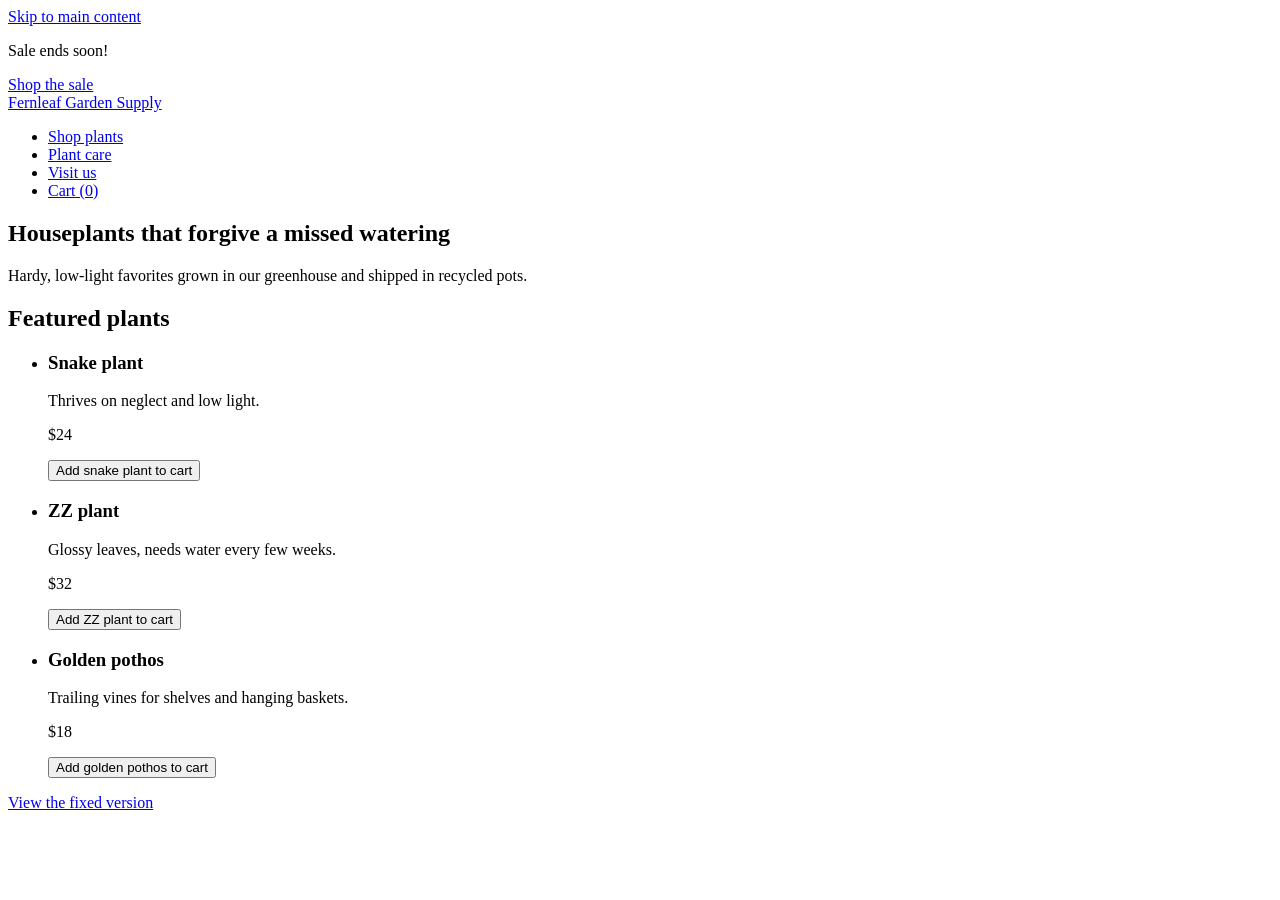
==== index.html @ e6d1ef44 "Add files via upload" ====
<!DOCTYPE html>
<html lang="en">
<head>
  <meta charset="utf-8">
  <meta name="viewport" content="width=device-width, initial-scale=1">
  <link rel="preconnect" href="https://fonts.googleapis.com">
  <link rel="preconnect" href="https://fonts.gstatic.com" crossorigin>
  <link href="https://fonts.googleapis.com/css2?family=Atkinson+Hyperlegible:wght@400;700&family=Bricolage+Grotesque:wght@700;800&display=swap" rel="stylesheet">
  <link rel="stylesheet" href="css/styles.css">
  <title>Fernleaf Garden Supply – Blinking banner (inaccessible)</title>
</head>
<body>
  <a class="skip-link" href="#main">Skip to main content</a>

  <!-- INACCESSIBLE: blinking text inside an assertive live region.
       js/blink.js re-inserts the text every blink, so screen readers
       re-announce it and interrupt the user each time. -->
  <div class="promo" role="alert" aria-live="assertive">
    <p class="promo-text" id="promo-text">Sale ends soon!</p>
    <a class="promo-link" href="#main">Shop the sale</a>
  </div>

  <header class="site-header">
    <div class="header-inner">
      <a class="logo" href="#">Fernleaf Garden Supply</a>
      <nav class="site-nav" aria-label="Main">
        <ul>
          <li><a href="#main">Shop plants</a></li>
          <li><a href="#main">Plant care</a></li>
          <li><a href="#main">Visit us</a></li>
          <li><a href="#main">Cart (0)</a></li>
        </ul>
      </nav>
    </div>
  </header>

  <main id="main">
    <section class="intro">
      <h1>Houseplants that forgive a missed watering</h1>
      <p>Hardy, low-light favorites grown in our greenhouse and shipped in recycled pots.</p>
    </section>

    <section aria-labelledby="featured-heading">
      <h2 id="featured-heading">Featured plants</h2>
      <ul class="products">
        <li class="product">
          <h3>Snake plant</h3>
          <p>Thrives on neglect and low light.</p>
          <p class="price">$24</p>
          <button class="btn" type="button">Add snake plant to cart</button>
        </li>
        <li class="product">
          <h3>ZZ plant</h3>
          <p>Glossy leaves, needs water every few weeks.</p>
          <p class="price">$32</p>
          <button class="btn" type="button">Add ZZ plant to cart</button>
        </li>
        <li class="product">
          <h3>Golden pothos</h3>
          <p>Trailing vines for shelves and hanging baskets.</p>
          <p class="price">$18</p>
          <button class="btn" type="button">Add golden pothos to cart</button>
        </li>
      </ul>
    </section>
  </main>

  <footer class="site-footer">
    <p><a href="fixed.html">View the fixed version</a></p>
  </footer>

  <script src="js/blink.js"></script>
</body>
</html>
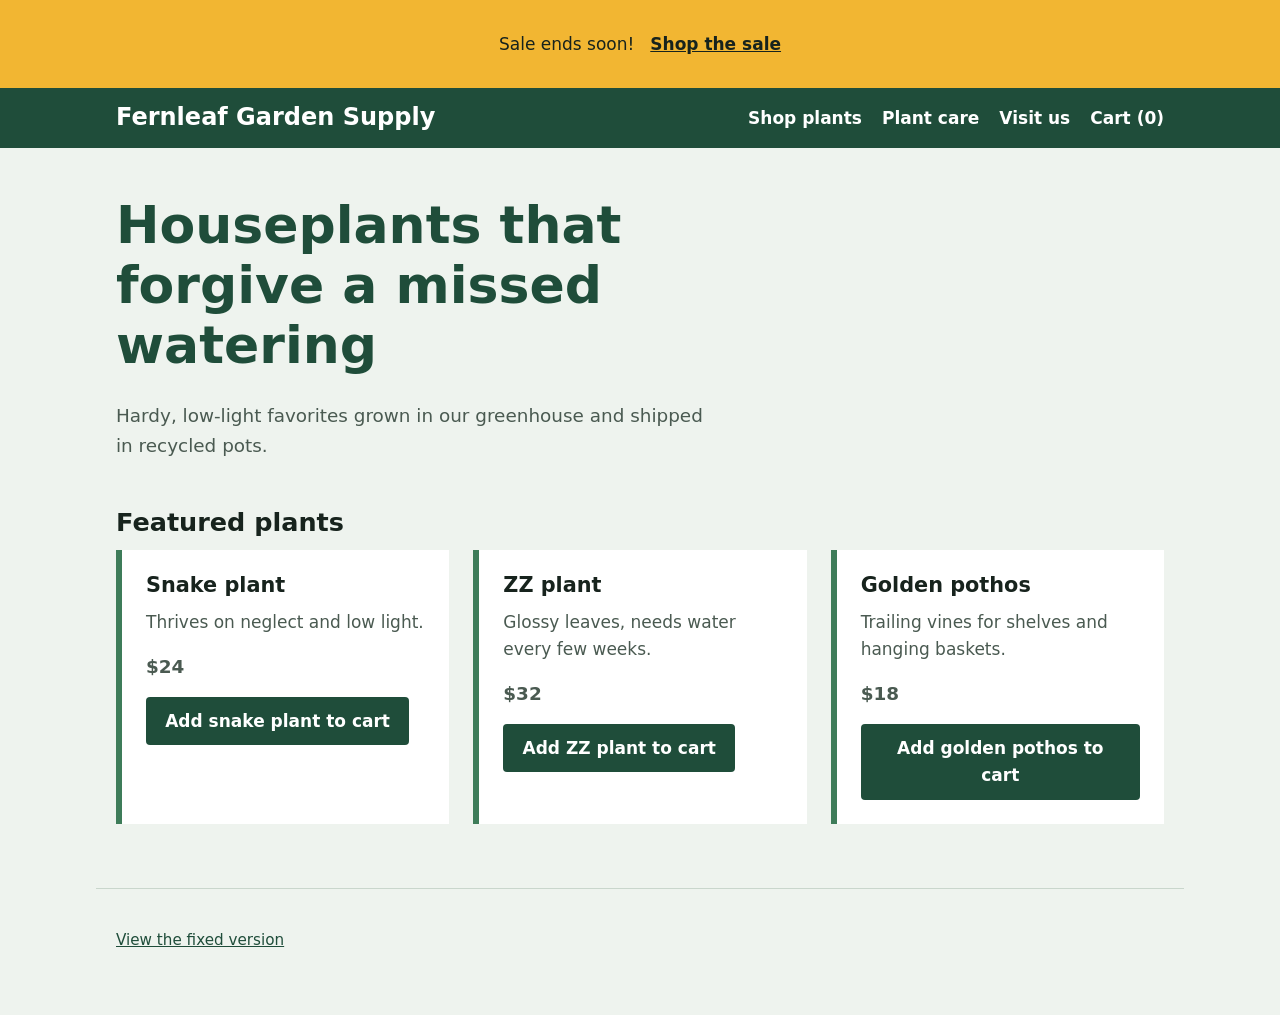
==== commit 4620f940: "Update index.html" ====
--- a/index.html
+++ b/index.html
@@ -16,7 +16,7 @@
        js/blink.js re-inserts the text every blink, so screen readers
        re-announce it and interrupt the user each time. -->
   <div class="promo" role="alert" aria-live="assertive">
-    <p class="promo-text" id="promo-text">Sale ends soon!</p>
+    <p class="promo-line" id="promo-text">Sale ends soon!</p>
     <a class="promo-link" href="#main">Shop the sale</a>
   </div>
 
--- a/css/styles.css
+++ b/css/styles.css
@@ -0,0 +1,187 @@
+/* Fernleaf Garden Supply — shared demo styles */
+:root {
+  --forest: #1f4d3a;
+  --leaf: #3e7c59;
+  --sage: #eef3ee;
+  --paper: #ffffff;
+  --marigold: #f2b632;
+  --ink: #17231d;
+  --muted: #4a5a51;
+  --focus: #0b57d0;
+}
+
+* { box-sizing: border-box; }
+
+html { font-size: 100%; }
+
+body {
+  margin: 0;
+  font-family: "Atkinson Hyperlegible", "Segoe UI", system-ui, sans-serif;
+  font-size: 1.0625rem;
+  line-height: 1.6;
+  color: var(--ink);
+  background: var(--sage);
+}
+
+h1, h2, h3, .logo {
+  font-family: "Bricolage Grotesque", "Atkinson Hyperlegible", system-ui, sans-serif;
+  line-height: 1.15;
+  margin: 0 0 0.5em;
+}
+
+a { color: var(--forest); }
+
+:focus-visible {
+  outline: 3px solid var(--focus);
+  outline-offset: 3px;
+  border-radius: 2px;
+}
+
+.skip-link {
+  position: absolute;
+  left: 1rem;
+  top: -3rem;
+  background: var(--paper);
+  padding: 0.5rem 1rem;
+  z-index: 10;
+}
+.skip-link:focus { top: 1rem; }
+
+/* ---------- Promo banner ---------- */
+.promo {
+  background: var(--marigold);
+  color: var(--ink);
+  text-align: center;
+  padding: 0.85rem 1rem;
+  min-height: 3.4rem; /* keeps layout steady while the broken version blinks */
+  display: flex;
+  align-items: center;
+  justify-content: center;
+  gap: 1rem;
+  flex-wrap: wrap;
+}
+
+.promo-text {
+  margin: 0;
+  font-weight: 700;
+  font-size: 1.2rem;
+}
+
+.promo-link {
+  font-weight: 700;
+  color: var(--ink);
+}
+
+/* Used only by the broken demo to hide the text on each blink */
+.promo-text.is-hidden { visibility: hidden; }
+
+/* ---------- Header ---------- */
+.site-header {
+  background: var(--forest);
+  color: var(--paper);
+}
+
+.header-inner {
+  max-width: 68rem;
+  margin: 0 auto;
+  padding: 1rem 1.25rem;
+  display: flex;
+  align-items: center;
+  justify-content: space-between;
+  gap: 1rem;
+  flex-wrap: wrap;
+}
+
+.logo {
+  font-size: 1.5rem;
+  font-weight: 800;
+  margin: 0;
+  color: var(--paper);
+  text-decoration: none;
+}
+
+.site-nav ul {
+  list-style: none;
+  margin: 0;
+  padding: 0;
+  display: flex;
+  gap: 1.25rem;
+  flex-wrap: wrap;
+}
+
+.site-nav a {
+  color: var(--paper);
+  text-decoration: none;
+  font-weight: 700;
+}
+.site-nav a:hover { text-decoration: underline; }
+
+/* ---------- Main ---------- */
+main {
+  max-width: 68rem;
+  margin: 0 auto;
+  padding: 3rem 1.25rem 4rem;
+}
+
+.intro {
+  max-width: 38rem;
+  margin-bottom: 3rem;
+}
+
+.intro h1 {
+  font-size: clamp(2rem, 5vw, 3.25rem);
+  font-weight: 800;
+  color: var(--forest);
+}
+
+.intro p {
+  color: var(--muted);
+  font-size: 1.15rem;
+}
+
+.products {
+  display: grid;
+  grid-template-columns: repeat(auto-fit, minmax(15rem, 1fr));
+  gap: 1.5rem;
+  list-style: none;
+  padding: 0;
+  margin: 0;
+}
+
+.product {
+  background: var(--paper);
+  padding: 1.5rem;
+  border-left: 6px solid var(--leaf);
+}
+
+.product h3 { font-size: 1.3rem; }
+
+.product p { margin: 0 0 1rem; color: var(--muted); }
+
+.price {
+  font-weight: 700;
+  color: var(--ink);
+  font-size: 1.15rem;
+}
+
+.btn {
+  font: inherit;
+  font-weight: 700;
+  background: var(--forest);
+  color: var(--paper);
+  border: 0;
+  padding: 0.65rem 1.2rem;
+  cursor: pointer;
+  border-radius: 4px;
+}
+.btn:hover { background: var(--leaf); }
+
+/* ---------- Footer ---------- */
+.site-footer {
+  border-top: 1px solid #c9d6cc;
+  max-width: 68rem;
+  margin: 0 auto;
+  padding: 1.5rem 1.25rem 3rem;
+  color: var(--muted);
+  font-size: 0.95rem;
+}
